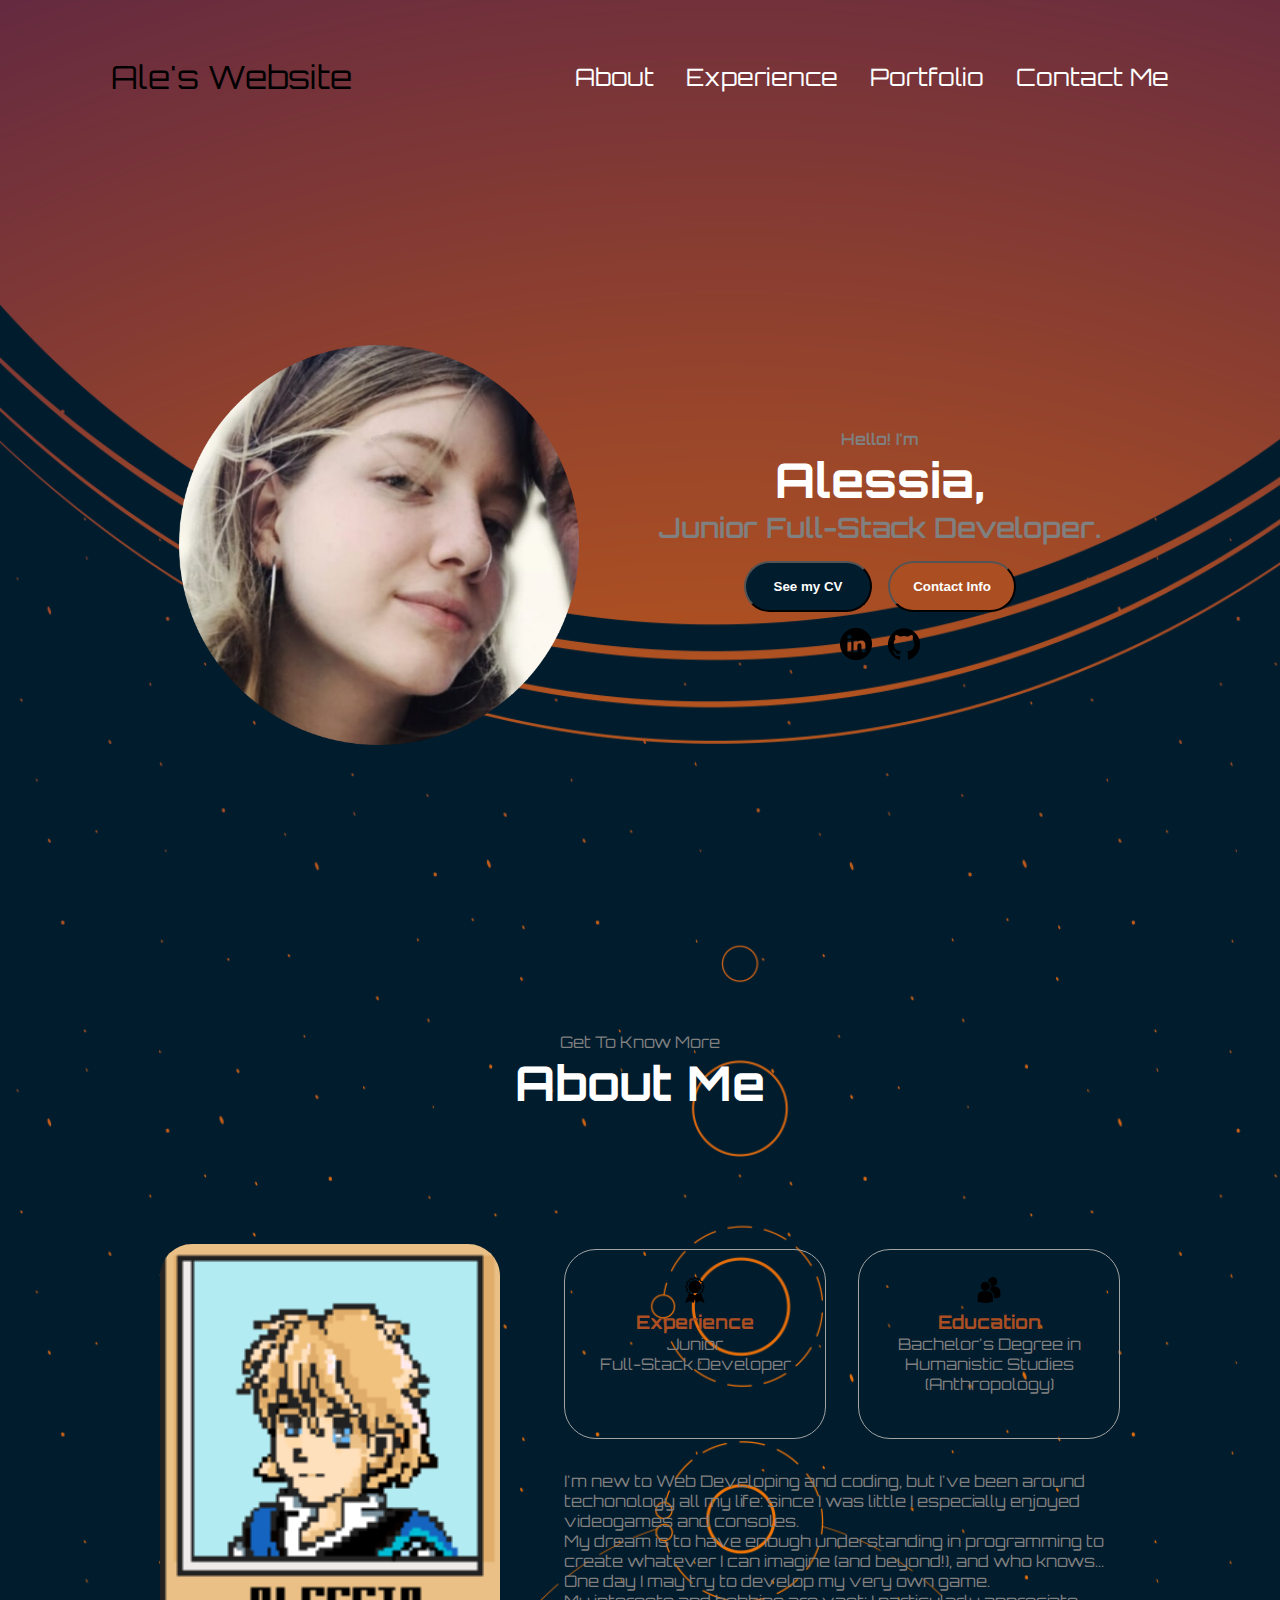
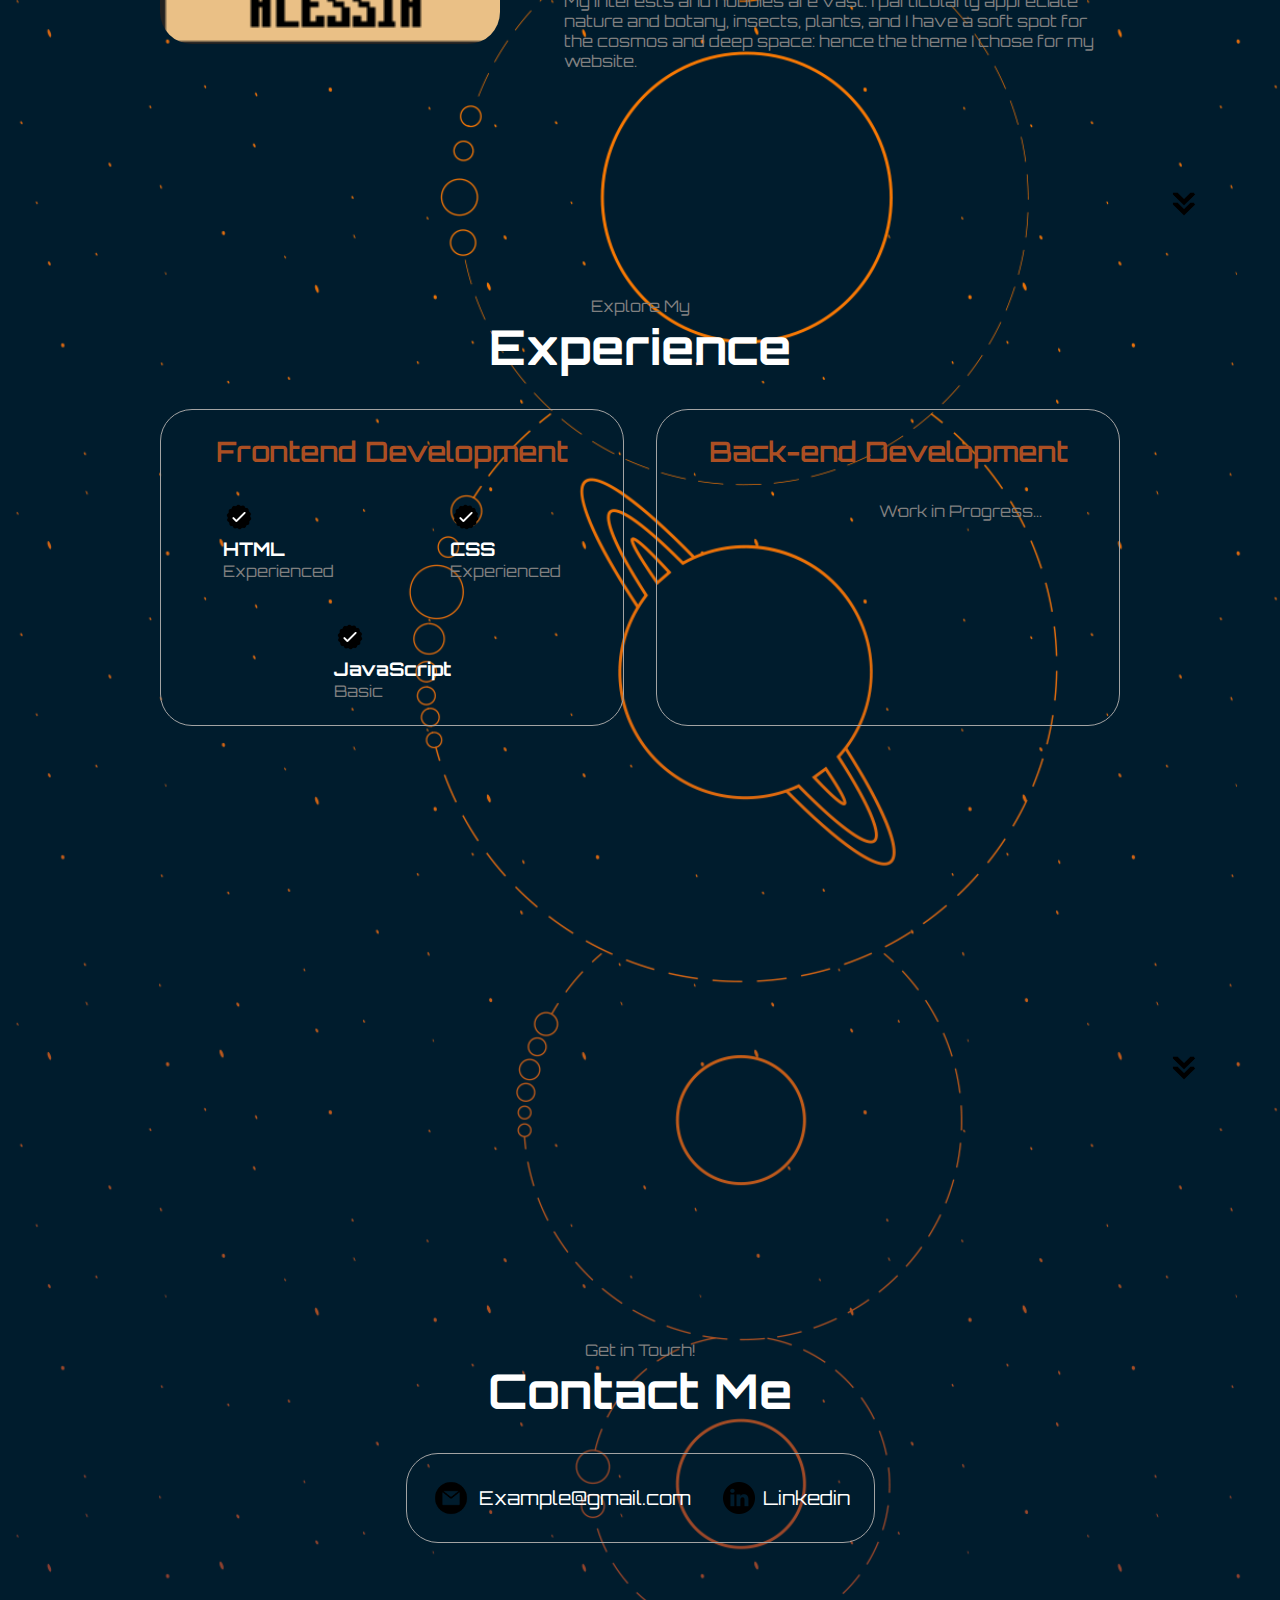
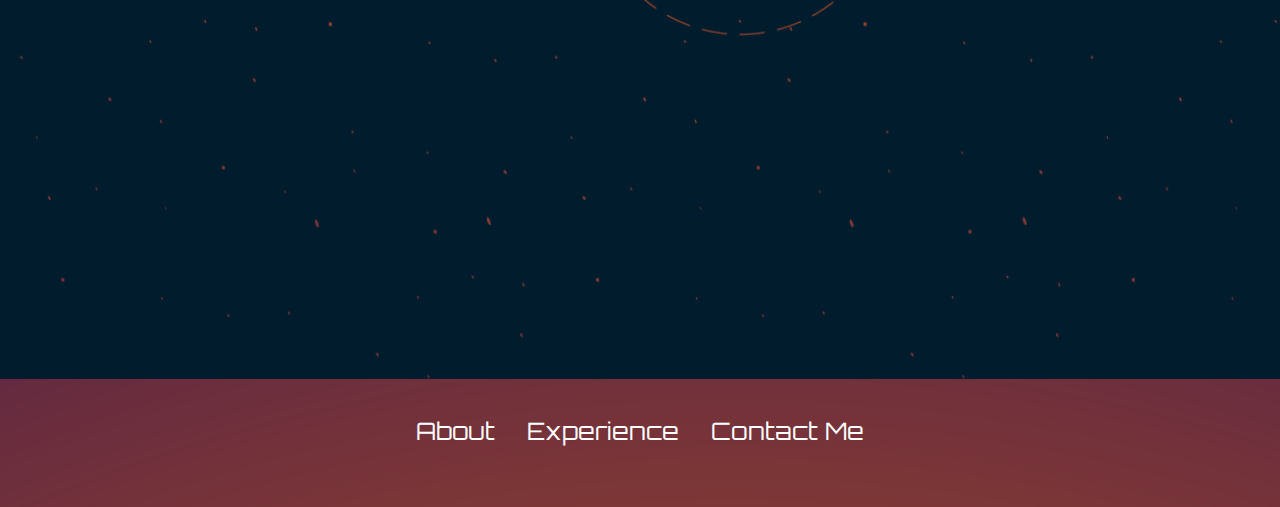
==== index.html @ 9534a052 "Styled Website" ====
<!DOCTYPE html>
<html lang="en">

<head>
    <meta charset="UTF-8">
    <meta name="viewport" content="width=device-width, initial-scale=1.0">
    <title>Portfolio</title>
    <link rel="stylesheet" href="style.css">
    <link rel="stylesheet" href="mediaqueries.css">

</head>

<body>
    
    <nav id="desktop-nav">
        <div class="logo">Ale's Website</div>
        <div>
            <ul class="nav-links">
                <li><a href="#about">About</a></li>
                <li><a href="#experience">Experience</a></li>
                <li><a href="#projects" target="_blank">Portfolio</a></li>
                <li><a href="#contact">Contact Me</a></li>
            </ul>
            </div>
    </nav>

    <nav id="mobile-nav">
        <div class="logo"><img src="./assets/pixil-frame-0(3).png" alt="logo"> </div>
        <div class="mobile-menu">
            <div class="mobile-icon" onclick="toggleMenu()">
                <span></span>
                <span></span>
                <span></span>
            </div>
            <div class="menu-links">
                <li><a href="#about" onclick="toggleMenu()">About</a></li>
                <li><a href="#experience" onclick="toggleMenu()">Experience</a></li>
                <li><a href="#projects" onclick="toggleMenu()" target="_blank">Portfolio</a></li>
                <li><a href="#contact" onclick="toggleMenu()">Contact</a></li>
            </div>
        </div>

    </nav>

    <section id="profile">

        <div class="section__pic-container">
            <img src="./assets/crop.png" alt="Ale Profile Picture">
        </div>

        <div class="section__text">
            <p class="section__text__p1">Hello! I'm</p>
            <h1 class="title">Alessia,</h1>
            <p class="section__text__p2">Junior Full-Stack Developer.</p>

            <div class="btn-container">
                <button class="btn btn-color-2" onclick="window.open('./assets/resume-example.pdf')">See
                    my CV
                </button>

                <button class="btn btn-color-1" onclick="location.href='./#contact'">
                    Contact Info
                </button>

            </div>

            <div id="socials-container">
                <img src="./assets/linkedin.png" alt="My LinkedIn profile" class="icon"
                    onclick="location.href='https://linkedin.com/'" />

                <img src="./assets/github.png" alt="My Github profile" class="icon"
                    onclick="location.href='https://github.com/'" />
            </div>

        </div>
    </section>
    <section id="about">
        <p class="section__text__p1">Get To Know More</p>
        <h1 class="title">About Me</h1>
        <div class="section-container">
            <div class="section__pic-container">
                <img src="./assets/io.png" alt="Profile picture" class="about-pic" />
            </div>
            <div class="about-details-container">
                <div class="about-containers">
                    <div class="details-container">
                        <img src="./assets/experience.png" alt="Experience icon" class="icon" />
                        <h3>Experience</h3>
                        <p>Junior <br />Full-Stack Developer</p>
                    </div>
                    <div class="details-container">
                        <img src="./assets/education.png" alt="Education icon" class="icon" />
                        <h3>Education</h3>
                        <p>Bachelor's Degree in <br />Humanistic Studies <br>
                            (Anthropology)</p> <br>
                    </div>
                </div>
                <div class="text-container">
                    <p>
                        I'm new to Web Developing and coding, but I've been around techonology
                        all my life: since I was little I especially enjoyed videogames and
                        consoles. <br>
                        My dream is to have enough understanding in programming to create 
                        whatever I can imagine (and beyond!), and who knows... One day I may try to develop my very own game. <br>
                        My interests and hobbies are vast: I particularly appreciate nature and botany, insects, plants, and I have a soft 
                        spot for the cosmos and deep space: hence the theme I chose for my website. <br>
                        

                    </p>
                </div>
            </div>
        </div>
        <img src="./assets/arrow.png" alt="Arrow icon" class="icon arrow" onclick="location.href='./#experience'" />
    </section>

    <section id="experience">
        <p class="section__text__p1">Explore My</p>
        <h1 class="title">Experience</h1>
        <div class="experience-details-container">
            <div class="about-containers">
                <div class="details-container">
                    <h2 class="experience-sub-title">Frontend Development</h2>
                    <div class="article-container">
                        <article>
                            <img src="./assets/checkmark.png" alt="Experience icon" class="icon" />
                            <div class="titoli">
                                <h3>HTML</h3>
                                <p>Experienced</p>
                            </div>
                        </article>
                        <article>
                            <img src="./assets/checkmark.png" alt="Experience icon" class="icon" />
                            <div class="titoli2">
                                <h3>CSS</h3>
                                <p>Experienced</p>
                            </div>
                        </article>

                        <article>
                            <img src="./assets/checkmark.png" alt="Experience icon" class="icon" />
                            <div class="titoli3">
                                <h3>JavaScript</h3>
                                <p>Basic</p>
                            </div>
                        </article>
                    </div>

                </div>

                <div class="details-container">
                    <h2 class="experience-sub-title">Back-end Development</h2>
                    <div class="article-container">
                        <br>
                        <br>
                        <br>
                        <br>
                        <p>
                            Work in Progress...
                        </p>
                    </div>
                </div>
            </div>
        </div>
        <img src="./assets/arrow.png" alt="Arrow icon" class="icon arrow" onclick="location.href='./#contact'" />
    </section>

    <section id="contact">
        <p class="section__text__p1"> Get in Touch!</p>
        <h1 class="title">Contact Me</h1>
        <div class="contact-info-upper-container">
            <div class="contact-info-container">
                <img src="./assets/email.png" alt="email icon" class="icon contact-icon email-icon">
                <p><a href="mailto:examplemail@gmail.com">Example@gmail.com</a></p>
            </div>
            <div class="contact-info-container">
                <img src="./assets/linkedin.png" alt="LinkedIn icon" class="icon contact-icon">
                <p><a href="https://www.linkedin.com">Linkedin</a></p>
            </div>
        </div>

    </section>

    <footer>
        <nav class="footer-nav">
            <div class="nav-links-container">
                <ul class="nav-links">
                    <li><a href="#about">About</a></li>
                    <li><a href="#experience">Experience</a></li>
                    <li><a href="#contact">Contact Me</a></li>
                </ul>
            </div>
        </nav>
    </footer>

    <script src="script.js"></script>

</body>

</html>
---- style.css ----
/* General Styling */
@import url("https://fonts.googleapis.com/css2?family=Orbitron:wght@400;500;600&display=swap");

* {
  margin: 0;
  padding: 0;
}

body {
  font-family: "Orbitron", sans-serif;
  background-image: url(./assets/423623-space-Solar-System-planet-space-art-digital-art.png);
  background-size:cover;
  
}

html {
  scroll-behavior: smooth;
}

p {
  color: gray;
}

/* Navigation */

nav,
.nav-links {
  display: flex;
}

nav {
  justify-content: space-around;
  align-items: center;
  height: 17vh;
}

.nav-links {
  gap: 2rem;
  list-style: none;
  font-size: 1.5rem;
}

a {
  color: white;
  text-decoration: none;
  text-decoration-color: white;
}

a:hover {
  color: #DC6A0E;
  text-decoration: underline;
  text-decoration-color: grey;
}

.logo {
  font-size: 2rem;
}

.logo:hover {
  cursor: default;
}

/* Mobile Nav */

#mobile-nav {
  display: none;
}

.mobile-menu {
  position: relative;
  display: inline-block;
}

.mobile-icon {
  display: flex;
  flex-direction: column;
  justify-content: space-between;
  height: 24px;
  width: 30px;
  cursor: pointer;
}

.mobile-icon span {
  width: 100%;
  height: 2px;
  background-color: black;
  transition: all 0.3 ease-in-out;
}

.menu-links {
  position: absolute;
  top: 100%;
  right: 0%;
  background-color: #A14A27;
  width: fit-content;
  max-height: 0;
  overflow: hidden;
  transition: all 0.3 ease-in-out;
}

.menu-links a {
  display: block;
  padding: 10px;
  text-align: center;
  font-size: 1.5rem;
  color: black;
  text-decoration: none;
  transition: all 0.3 ease-in-out;
}

.menu-links li {
  list-style: none;
}

.menu-links.open {
  max-height: 300px;
}

.mobile-icon.open span:first-child {
  transform: rotate(45deg) translate(10px, 5px);
}

.mobile-icon.open span:nth-child(2) {
  opacity: 0;
}

.mobile-icon.open span:last-child {
  transform: rotate(-45deg) translate(10px, -5px);
}

.mobile-icon span:first-child {
  transform: none;
}

.mobile-icon span:first-child {
  opacity: 1;
}

.mobile-icon span:first-child {
  transform: none;
}

/* Sections */

section {
  padding-top: 4vh;
  height: 96vh;
  margin: 0 10rem;
  box-sizing: border-box;
  min-height: fit-content;
}

.section-container {
  display: flex;
  color: #AB4F23;
}

/* Profile Section */

#profile {
  display: flex;
  justify-content: center;
  gap: 5rem;
  height: 80vh;

}

.section__pic-container {
  display: flex;
  height: 400px;
  width: 400px;
  margin: auto 0;
}

.section__text {
  align-self: center;
  text-align: center;
}

.section__text p {
  font-weight: 600;
}

.section__text__p1 {
  text-align: center;
}

.section__text__p2 {
  font-size: 1.75rem;
  margin-bottom: 1rem;
}

.title {
  font-size: 3rem;
  text-align: center;
  color: white;
}

#socials-container {
  display: flex;
  justify-content: center;
  margin-top: 1rem;
  gap: 1rem;
}

/* Icon */

.icon {
  cursor: pointer;
  height: 2rem;

}

/* Buttons */

.btn-container {
  display: flex;
  justify-content: center;
  gap: 1rem;
}

.btn {
  font-weight: 600;
  transition: all 300ms ease;
  padding: 1rem;
  width: 8rem;
  border-radius: 2rem;
}

.btn-color-1,
.btn-color-2 {
  border: rbg(53, 53, 53) 0.1 rem solid;
}

.btn-color-1:hover,
.btn-color-2:hover {
  cursor: pointer;
}

.btn-color-1,
.btn-color-2:hover {
  cursor: pointer;
  background: #AB4F23 ;
  color: white;
}

.btn-color-1:hover {
  background-color: transparent;
}

.btn-color-2 {
  background:#001C2D;
  color: white;
}

.btn-color-2:hover {
  border: rgb(255, 255) 0.1rem solid;
  background-color: transparent;
}

.btn-container {
  gap: 1rem;
}

/* About Section*/

#about {
  position: relative;
}

.about-containers {
  gap: 2rem;
  margin-bottom: 2rem;
  margin-top: 2rem;
}

.about-details-container {
  justify-content: center;
  flex-direction: column;
}

.about-containers,
.about-details-container {
  display: flex;
}

.about-pic {
  border-radius: 2rem;
}

.arrow {
  position: absolute;
  right: -5rem;
  bottom: 2.5rem;
}

.details-container {
  padding: 1.5rem;
  flex: 1;
  background: transparent;
  border-radius: 2rem;
  border: rgb(53, 53, 53) 0.1rem solid;
  border-color: rgb(163, 163, 163);
  text-align: center;
}

.section-container {
  gap: 4rem;
  height: 80%;
}

.section__pic-container {
  height: 400px;
  width: 400px;
  margin: auto 0;
}
.section__pic-container img{
    height: 100%;
}

/* Experience Section */

#experience {
  position: relative;
}

.experience-sub-title {
  color: #AB4F23;
  font-weight: 600;
  font-size: 1.75rem;
  margin-bottom: 2rem;
}


.titoli h3{
color: white;
}

.titoli2 h3{
    color: white;
}

.titoli3 h3{
    color: white;
}
.experience-details-container {
  display: flex;
  justify-content: center;
  flex-direction: column;
}

.article-container {
  display: flex;
  text-align: initial;
  flex-wrap: wrap;
  flex-direction: row;
  gap: 2.5rem;
  justify-content: space-around;
}

.article {
  display: flex;
  width: 10rem;
  justify-content: space-around;
  gap: 0.5rem;
}

article .icon {
  cursor: default;
}

/* Contact Section */

#contact {
  display: flex;
  justify-content: center;
  flex-direction: column;
  height: 70vh;
}

.contact-info-upper-container {
  display: flex;
  justify-content: center;
  border-radius: 2rem;
  border: rgb(53, 53, 53) 0.1rem solid;
  border-color: rgb(163, 163, 163);
  background: (250, 250, 250);
  margin: 2rem auto;
  padding: 0.5rem;
}

.contact-info-container {
  display: flex;
  align-items: center;
  justify-content: center;
  gap: 0.5rem;
  margin: 1rem;
}

.contact-info-container p {
  font-size: larger;
}

.contact-icon {
  cursor: default;
}

.email-icon {
  height: 2.5rem;
}

/* Footer Section */

footer {

  height: 25vh;
  margin: 0 1rem;
}

footer p {
    padding-bottom: 50px;
  text-align: center;
}

.footer-nav {
    padding-top: 200px;
}
---- mediaqueries.css ----
@media screen and (max-width: 1400px) {
    #profile {
      height: 83vh;
      margin-bottom: 6rem;
    }
    .about-containers {
      flex-wrap: wrap;
    }
  }
  
  @media screen and (max-width: 1200px) {
    #desktop-nav {
      display: none;
    }
    #mobile-nav {
      display: flex;
    }
    #experience,
    .experience-details-container {
      margin-top: 2rem;
    }
    #profile,
    .section-container {
      display: block;
    }
    .arrow {
      display: none;
    }
  
    section,
    .section-container {
      height: fit-content;
    }
    section {
      margin: 0 5%;
    }
  
    .section__pic-container {
      width: 275px;
      height: 275px;
      margin: 0 auto 2rem;
    }
    .about-containers {
      margin-top: 0;
    }
  }
  
  @media screen and (max-width: 600px) {
    #contact,
    footer {
      height: 40vh;
    }
    #profile {
      height: 83vh;
      margin-bottom: 0;
    }
  
    article {
      font-size: 1rem;
    }
  
    footer nav {
      height: fit-content;
      margin-bottom: 2rem;
    }
    .about-containers,
    .contact-info-upper-container,
    btn.container {
      flex-wrap: wrap;
    }
    .contact-info-container {
      margin: 0;
    }
    .contact-info-container p,
    .nav-links li a {
      font-size: 1rem;
    }
    .experience-sub-title {
      font-size: 1.25rem;
  }
  .logo{
      font-size: 1.5rem;
  }
  .nav-links{
      flex-direction: column;
      gap: 0.5rem;
      text-align: center;
  }
  .section__pic-container{
      width: auto;
      height: 46vw;
      justify-content: center;
  }
  .section__text__p2{
      font-size: 1.25rem;
  }
  .title {
      font-size: 2rem;
  }
  .text-container {
      text-align: justify;
  }
  }
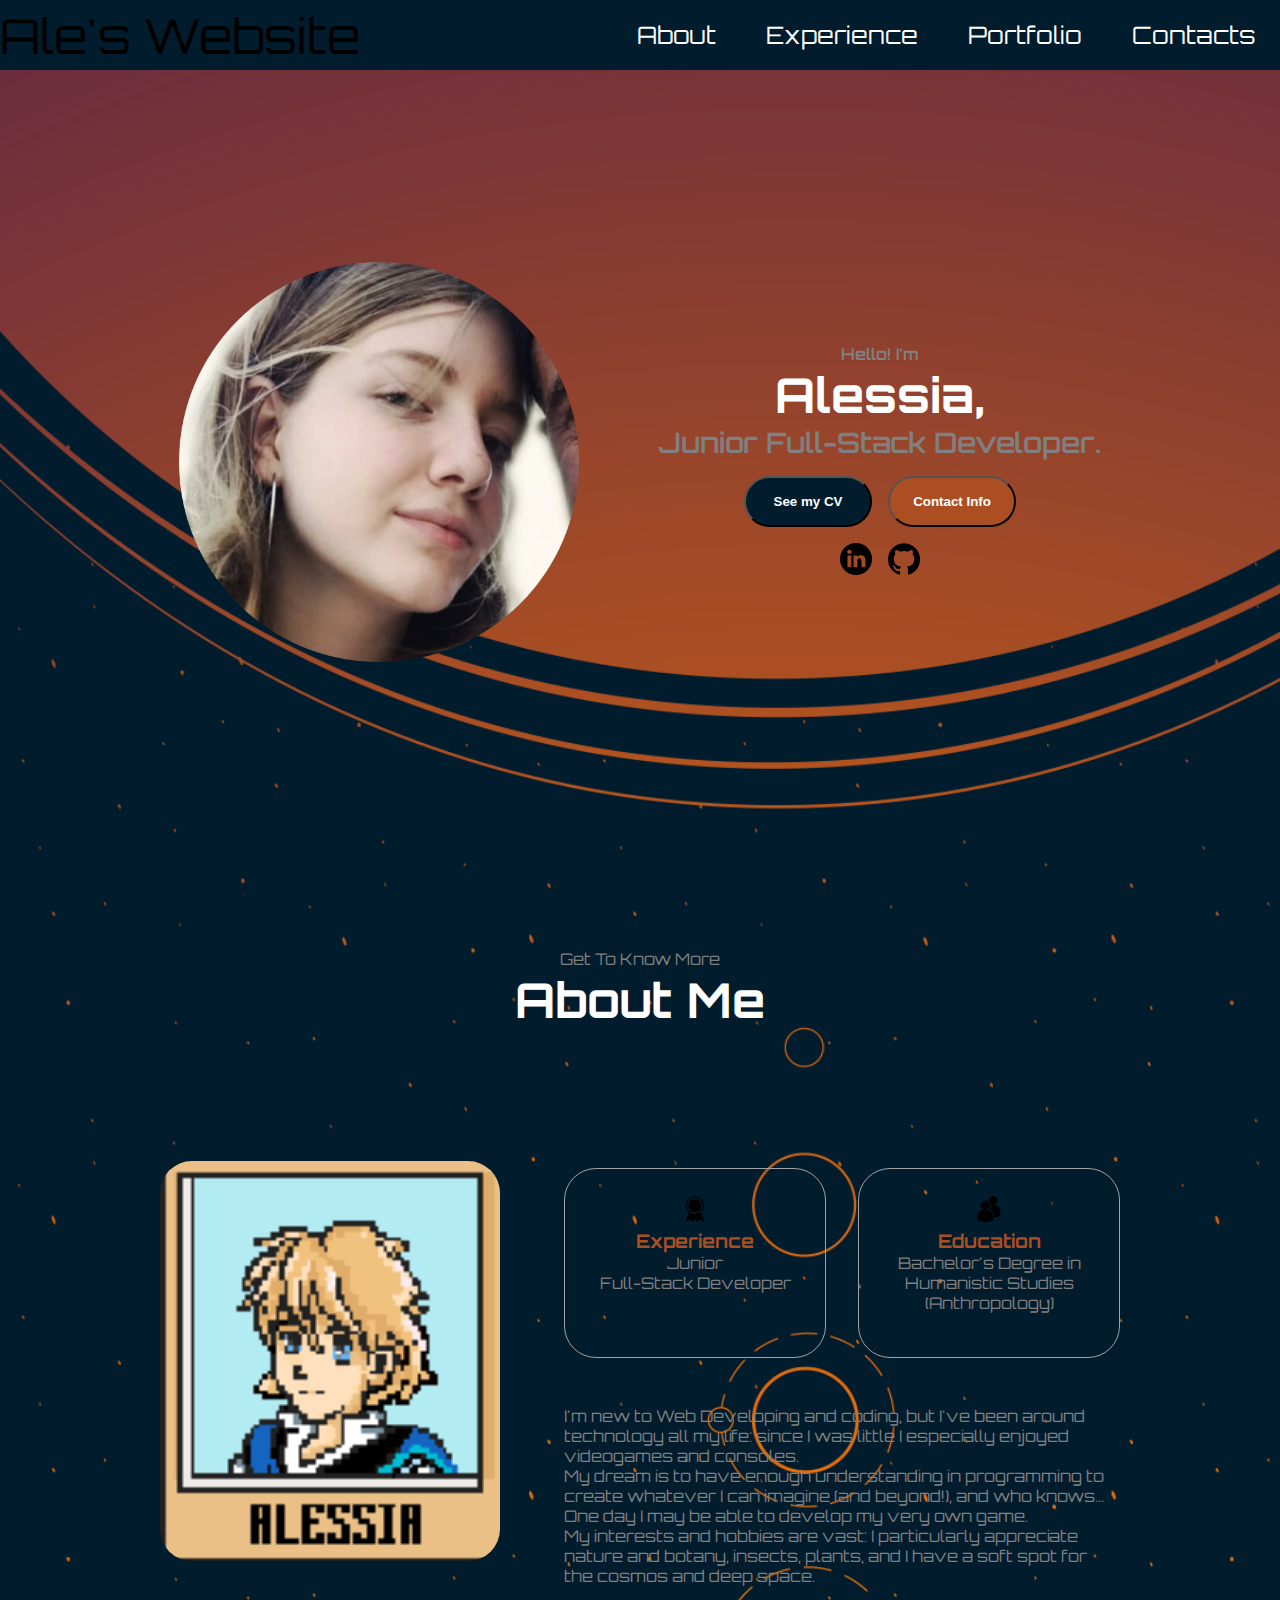
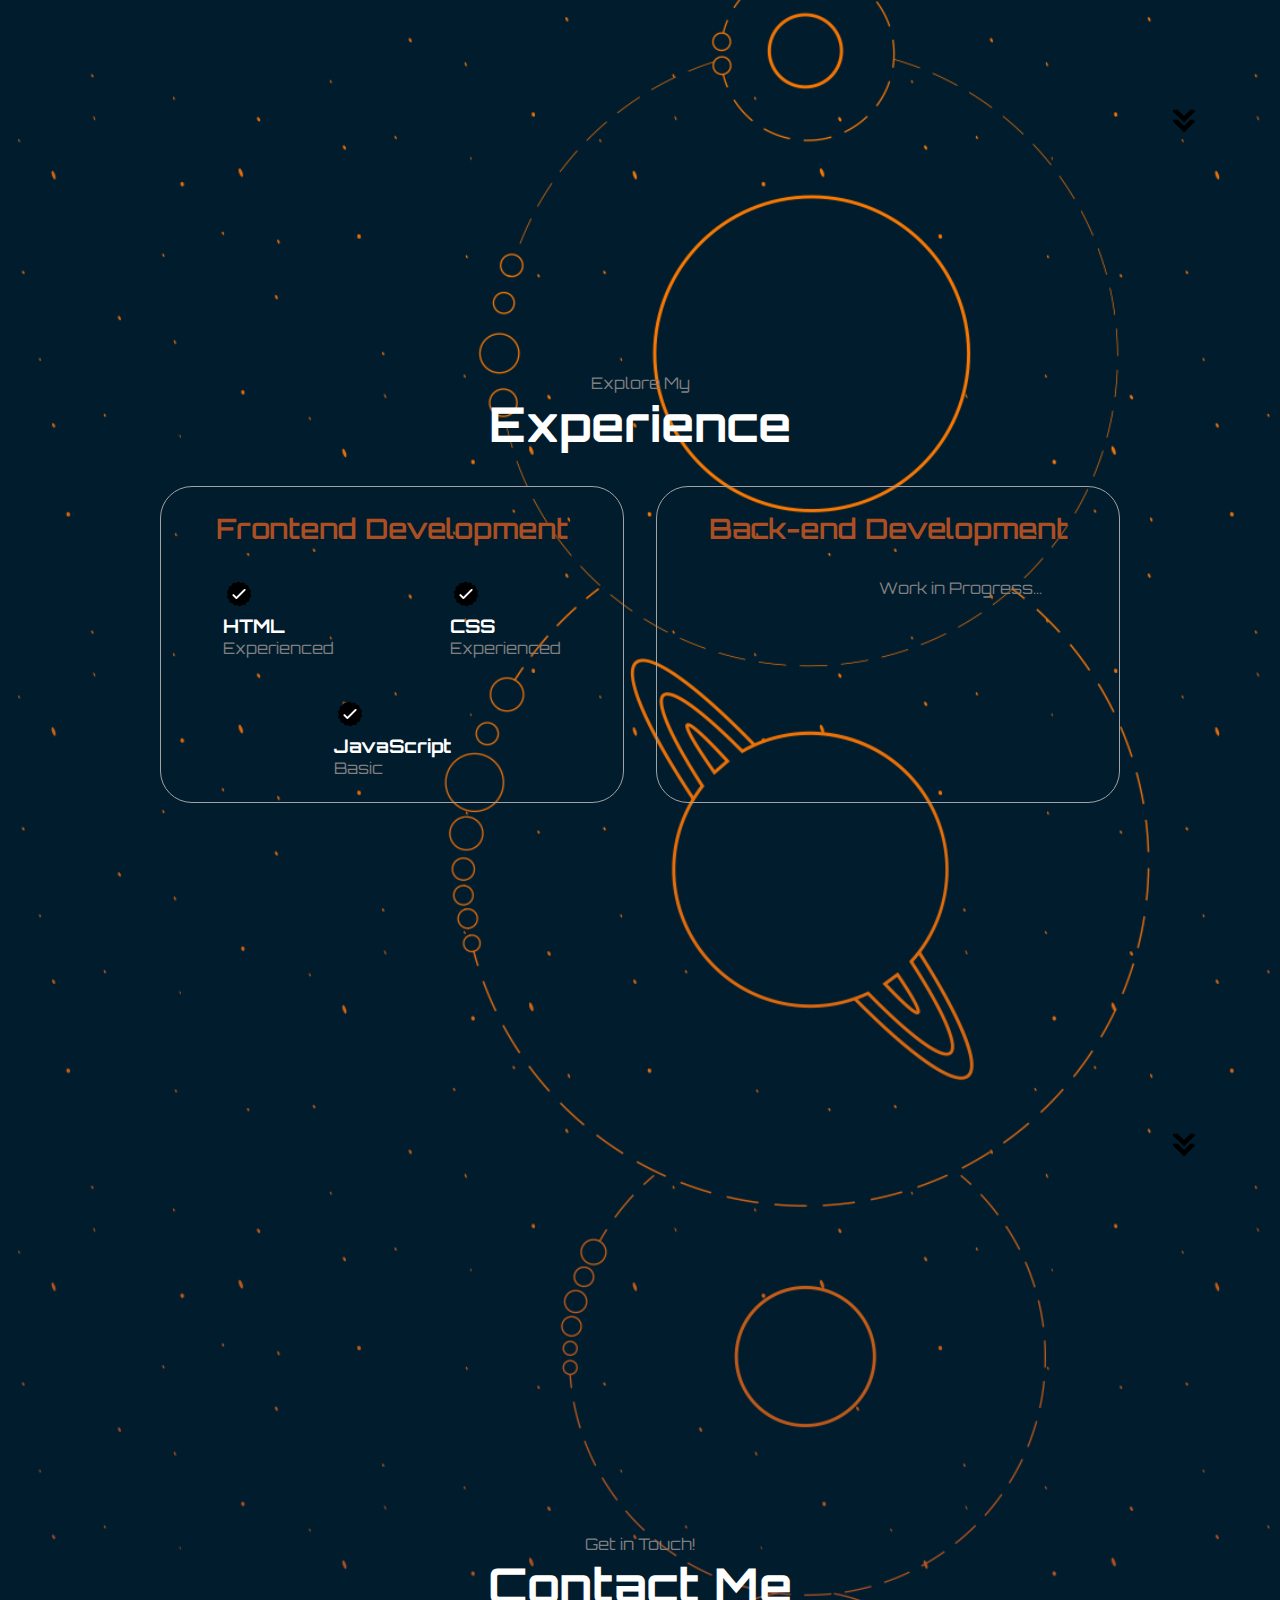
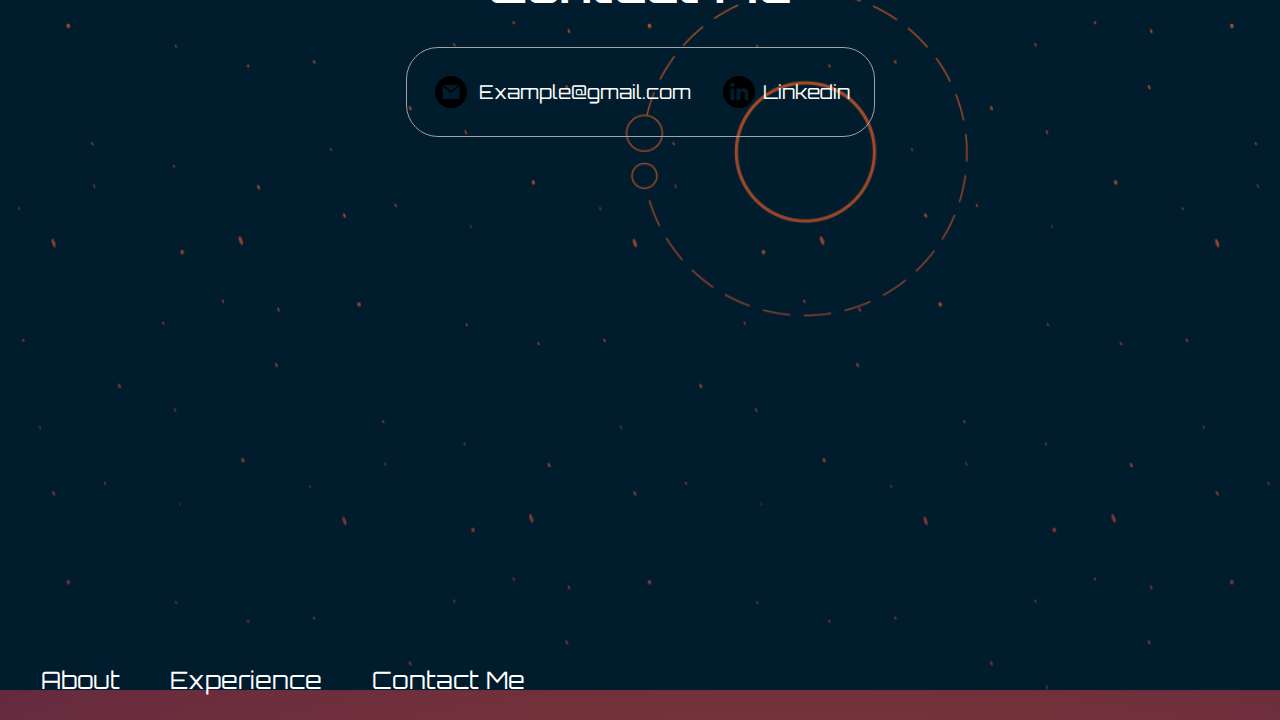
==== commit 56e91a8b: "Fixed Hamb. Menu" ====
--- a/index.html
+++ b/index.html
@@ -1,199 +1,220 @@
 <!DOCTYPE html>
 <html lang="en">
 
-<head>
-    <meta charset="UTF-8">
-    <meta name="viewport" content="width=device-width, initial-scale=1.0">
-    <title>Portfolio</title>
-    <link rel="stylesheet" href="style.css">
-    <link rel="stylesheet" href="mediaqueries.css">
-
-</head>
-
-<body>
+    <head>
+        <meta charset="UTF-8">
+        <meta name="viewport" content="width=device-width, initial-scale=1.0">
+        <title>Portfolio</title>
+        <link rel="stylesheet" href="assets/style.css">
+        <link rel="stylesheet" href="assets/mediaqueries.css">
+        <link rel="stylesheet" href="portfolio.html">
+        <link rel="stylesheet" href="CV.html">
+
+        <meta property="og:title" content="Portfolio">
+        <meta property="og:url" content="https://aleisgoood.github.io/">
+
+        <link rel="icon" type="image/x-icon" href="/assets/img/favicon-32x32.png">
+    </head>
+
+    <body>
+
+        <link rel="icon" href="./assets/img/favicon-32x32.png">
+
+        <nav id="desktop-nav">
+            <div class="logo">Ale's Website</div>
+            <input type="checkbox" class="toggle-menu">
+            <div class="hamburger">
+            </div>
+             <ul class="nav-links">
+                    <li><a href="#about">About</a></li>
+                    <li><a href="#experience">Experience</a></li>
+                    <li><a href="portfolio.html" target="_blank">Portfolio</a></li>
+                    <li><a href="#contact">Contacts</a></li>
+                </ul>
+        </nav>
+
     
-    <nav id="desktop-nav">
-        <div class="logo">Ale's Website</div>
-        <div>
-            <ul class="nav-links">
-                <li><a href="#about">About</a></li>
-                <li><a href="#experience">Experience</a></li>
-                <li><a href="#projects" target="_blank">Portfolio</a></li>
-                <li><a href="#contact">Contact Me</a></li>
-            </ul>
-            </div>
-    </nav>
-
-    <nav id="mobile-nav">
-        <div class="logo"><img src="./assets/pixil-frame-0(3).png" alt="logo"> </div>
-        <div class="mobile-menu">
-            <div class="mobile-icon" onclick="toggleMenu()">
-                <span></span>
-                <span></span>
-                <span></span>
-            </div>
-            <div class="menu-links">
-                <li><a href="#about" onclick="toggleMenu()">About</a></li>
-                <li><a href="#experience" onclick="toggleMenu()">Experience</a></li>
-                <li><a href="#projects" onclick="toggleMenu()" target="_blank">Portfolio</a></li>
-                <li><a href="#contact" onclick="toggleMenu()">Contact</a></li>
-            </div>
-        </div>
-
-    </nav>
-
-    <section id="profile">
-
-        <div class="section__pic-container">
-            <img src="./assets/crop.png" alt="Ale Profile Picture">
-        </div>
-
-        <div class="section__text">
-            <p class="section__text__p1">Hello! I'm</p>
-            <h1 class="title">Alessia,</h1>
-            <p class="section__text__p2">Junior Full-Stack Developer.</p>
-
-            <div class="btn-container">
-                <button class="btn btn-color-2" onclick="window.open('./assets/resume-example.pdf')">See
-                    my CV
-                </button>
-
-                <button class="btn btn-color-1" onclick="location.href='./#contact'">
-                    Contact Info
-                </button>
-
-            </div>
-
-            <div id="socials-container">
-                <img src="./assets/linkedin.png" alt="My LinkedIn profile" class="icon"
-                    onclick="location.href='https://linkedin.com/'" />
-
-                <img src="./assets/github.png" alt="My Github profile" class="icon"
-                    onclick="location.href='https://github.com/'" />
-            </div>
-
-        </div>
-    </section>
-    <section id="about">
-        <p class="section__text__p1">Get To Know More</p>
-        <h1 class="title">About Me</h1>
-        <div class="section-container">
+        <section id="profile">
+
             <div class="section__pic-container">
-                <img src="./assets/io.png" alt="Profile picture" class="about-pic" />
-            </div>
-            <div class="about-details-container">
+                <img src="./assets/img/crop.png" alt="Ale Profile Picture">
+            </div>
+
+            <div class="section__text">
+                <p class="section__text__p1">Hello! I'm</p>
+                <h1 class="title">Alessia,</h1>
+                <p class="section__text__p2">Junior Full-Stack Developer.</p>
+
+                <div class="btn-container">
+                    <a href="CV.html" target="_blank">
+                        <button
+                            class="btn btn-color-2">See
+                            my CV
+                        </button>
+                    </a>
+
+                    <button class="btn btn-color-1"
+                        onclick="location.href='./#contact'">
+                        Contact Info
+                    </button>
+
+                </div>
+
+                <div id="socials-container">
+                    <a href="https://www.linkedin.com/in/alessia-valentina-frunza-633087291/'" target="_blank"><img src="./assets/img/linkedin.png" alt="My LinkedIn profile"
+                        class="icon"></a>
+
+                    <a href="https://github.com/aleisgoood" target="_blank"><img src="./assets/img/github.png" alt="My Github profile"
+                        class="icon"></a>
+                </div>
+
+            </div>
+        </section>
+
+        <section id="about">
+            <p class="section__text__p1">Get To Know More</p>
+            <h2 class="title">About Me</h2>
+
+            <div class="section-container">
+
+                <div class="section__pic-container">
+                    <img src="./assets/img/io.png" alt="Profile picture"
+                        class="about-pic" />
+                </div>
+
+                <div class="about-details-container">
+
+                    <div class="about-containers">
+                        <div class="details-container">
+                            <img src="./assets/img/experience.png"
+                                alt="Experience icon" class="icon" />
+                            <h3>Experience</h3>
+                            <p>Junior <br />Full-Stack Developer</p>
+                        </div>
+                        <div class="details-container">
+                            <img src="./assets/img/education.png"
+                                alt="Education icon" class="icon" />
+                            <h3>Education</h3>
+                            <p>Bachelor's Degree in <br />Humanistic Studies <br>
+                                (Anthropology)</p> <br>
+                        </div>
+                    </div>
+
+                    <div class="text-container">
+                        <p>
+                            I'm new to Web Developing and coding, but I've been
+                            around technology
+                            all my life: since I was little I especially enjoyed
+                            videogames and
+                            consoles. <br>
+                            My dream is to have enough understanding in
+                            programming to create
+                            whatever I can imagine (and beyond!), and who
+                            knows... One day I may be able to develop my very
+                            own game. <br>
+                            My interests and hobbies are vast: I particularly
+                            appreciate nature and botany, insects, plants, and I
+                            have a soft
+                            spot for the cosmos and deep space. <br>
+                        </p>
+                    </div>
+
+                </div>
+
+            </div>
+
+            <img src="./assets/img/arrow.png" alt="Arrow icon" class="icon arrow"
+                onclick="location.href='./#experience'" />
+        </section>
+
+        <section id="experience">
+            <p class="section__text__p1">Explore My</p>
+            <h2 class="title">Experience</h2>
+
+            <div class="experience-details-container">
                 <div class="about-containers">
                     <div class="details-container">
-                        <img src="./assets/experience.png" alt="Experience icon" class="icon" />
-                        <h3>Experience</h3>
-                        <p>Junior <br />Full-Stack Developer</p>
-                    </div>
+                        <h2 class="experience-sub-title">Frontend Development</h2>
+                        <div class="article-container">
+                            <article>
+                                <img src="./assets/img/checkmark.png"
+                                    alt="Experience icon" class="icon" />
+                                <div class="titoli">
+                                    <h3>HTML</h3>
+                                    <p>Experienced</p>
+                                </div>
+                            </article>
+                            <article>
+                                <img src="./assets/img/checkmark.png"
+                                    alt="Experience icon" class="icon" />
+                                <div class="titoli2">
+                                    <h3>CSS</h3>
+                                    <p>Experienced</p>
+                                </div>
+                            </article>
+
+                            <article>
+                                <img src="./assets/img/checkmark.png"
+                                    alt="Experience icon" class="icon" />
+                                <div class="titoli3">
+                                    <h3>JavaScript</h3>
+                                    <p>Basic</p>
+                                </div>
+                            </article>
+                        </div>
+
+                    </div>
+
                     <div class="details-container">
-                        <img src="./assets/education.png" alt="Education icon" class="icon" />
-                        <h3>Education</h3>
-                        <p>Bachelor's Degree in <br />Humanistic Studies <br>
-                            (Anthropology)</p> <br>
-                    </div>
-                </div>
-                <div class="text-container">
-                    <p>
-                        I'm new to Web Developing and coding, but I've been around techonology
-                        all my life: since I was little I especially enjoyed videogames and
-                        consoles. <br>
-                        My dream is to have enough understanding in programming to create 
-                        whatever I can imagine (and beyond!), and who knows... One day I may try to develop my very own game. <br>
-                        My interests and hobbies are vast: I particularly appreciate nature and botany, insects, plants, and I have a soft 
-                        spot for the cosmos and deep space: hence the theme I chose for my website. <br>
-                        
-
-                    </p>
-                </div>
-            </div>
-        </div>
-        <img src="./assets/arrow.png" alt="Arrow icon" class="icon arrow" onclick="location.href='./#experience'" />
-    </section>
-
-    <section id="experience">
-        <p class="section__text__p1">Explore My</p>
-        <h1 class="title">Experience</h1>
-        <div class="experience-details-container">
-            <div class="about-containers">
-                <div class="details-container">
-                    <h2 class="experience-sub-title">Frontend Development</h2>
-                    <div class="article-container">
-                        <article>
-                            <img src="./assets/checkmark.png" alt="Experience icon" class="icon" />
-                            <div class="titoli">
-                                <h3>HTML</h3>
-                                <p>Experienced</p>
-                            </div>
-                        </article>
-                        <article>
-                            <img src="./assets/checkmark.png" alt="Experience icon" class="icon" />
-                            <div class="titoli2">
-                                <h3>CSS</h3>
-                                <p>Experienced</p>
-                            </div>
-                        </article>
-
-                        <article>
-                            <img src="./assets/checkmark.png" alt="Experience icon" class="icon" />
-                            <div class="titoli3">
-                                <h3>JavaScript</h3>
-                                <p>Basic</p>
-                            </div>
-                        </article>
-                    </div>
-
-                </div>
-
-                <div class="details-container">
-                    <h2 class="experience-sub-title">Back-end Development</h2>
-                    <div class="article-container">
-                        <br>
-                        <br>
-                        <br>
-                        <br>
-                        <p>
-                            Work in Progress...
-                        </p>
-                    </div>
-                </div>
-            </div>
-        </div>
-        <img src="./assets/arrow.png" alt="Arrow icon" class="icon arrow" onclick="location.href='./#contact'" />
-    </section>
-
-    <section id="contact">
-        <p class="section__text__p1"> Get in Touch!</p>
-        <h1 class="title">Contact Me</h1>
-        <div class="contact-info-upper-container">
-            <div class="contact-info-container">
-                <img src="./assets/email.png" alt="email icon" class="icon contact-icon email-icon">
-                <p><a href="mailto:examplemail@gmail.com">Example@gmail.com</a></p>
-            </div>
-            <div class="contact-info-container">
-                <img src="./assets/linkedin.png" alt="LinkedIn icon" class="icon contact-icon">
-                <p><a href="https://www.linkedin.com">Linkedin</a></p>
-            </div>
-        </div>
-
-    </section>
-
-    <footer>
-        <nav class="footer-nav">
-            <div class="nav-links-container">
-                <ul class="nav-links">
-                    <li><a href="#about">About</a></li>
-                    <li><a href="#experience">Experience</a></li>
-                    <li><a href="#contact">Contact Me</a></li>
-                </ul>
-            </div>
-        </nav>
-    </footer>
-
-    <script src="script.js"></script>
-
-</body>
+                        <h2 class="experience-sub-title">Back-end Development</h2>
+                        <div class="article-container">
+                            <br>
+                            <br>
+                            <br>
+                            <br>
+                            <p>
+                                Work in Progress...
+                            </p>
+                        </div>
+                    </div>
+                </div>
+            </div>
+            <img src="./assets/img/arrow.png" alt="Arrow icon" class="icon arrow"
+                onclick="location.href='./#contact'" />
+        </section>
+
+
+        <section id="contact">
+            <p class="section__text__p1"> Get in Touch!</p>
+            <h2 class="title">Contact Me</h2>
+            <div class="contact-info-upper-container">
+                <div class="contact-info-container">
+                    <img src="./assets/img/email.png" alt="email icon"
+                        class="icon contact-icon email-icon">
+                    <p><a href="mailto:examplemail@gmail.com">Example@gmail.com</a></p>
+                </div>
+                <div class="contact-info-container">
+                    <img src="./assets/img/linkedin.png" alt="LinkedIn icon"
+                        class="icon contact-icon">
+                    <p> <a
+                            href="https://www.linkedin.com/in/alessia-valentina-frunza-633087291/" target="_blank">Linkedin</a></p>
+                </div>
+            </div>
+
+        </section>
+
+        <footer>
+            <nav class="footer-nav">
+                <div class="nav-links-container">
+                    <ul class="nav-links">
+                        <li><a href="#about">About</a></li>
+                        <li><a href="#experience">Experience</a></li>
+                        <li><a href="#contact">Contact Me</a></li>
+                    </ul>
+                </div>
+            </nav>
+        </footer>
+
+    </body>
 
 </html>--- a/assets/style.css
+++ b/assets/style.css
@@ -0,0 +1,422 @@
+/* General Styling */
+@import url("https://fonts.googleapis.com/css2?family=Orbitron:wght@400;500;600&display=swap");
+
+* {
+  margin: 0;
+  padding: 0;
+}
+
+body {
+  font-family: "Orbitron", sans-serif;
+  background-image: url(./img/423623-space-Solar-System-planet-space-art-digital-art.png);
+  background-size:cover;
+  
+}
+
+html {
+  scroll-behavior: smooth;
+}
+
+p {
+  color: gray;
+}
+
+/* Navigation */
+
+
+nav {
+  justify-content: space-between;
+  align-items: center;
+  display: flex;
+}
+
+.nav-links {
+  list-style: none;
+  font-size: 1.5rem;
+  display: flex;
+  justify-content: center;
+}
+
+.nav-links a{
+  padding: 25px;
+  text-decoration: none;
+  flex-grow: 1;
+  flex-basis: 0;
+}
+
+a {
+  color: white;
+  text-decoration: none;
+  text-decoration-color: white;
+}
+
+a:hover {
+  color: #DC6A0E;
+  text-decoration: underline;
+  text-decoration-color: grey;
+}
+
+.logo {
+  font-size: 3rem;
+}
+
+.logo:hover {
+  cursor: default;
+}
+
+
+
+#desktop-nav{
+  position: sticky;
+  top: 0;
+  background-color: #001C2D;
+  z-index:2;
+  height: 70px;
+  width: 100%;
+}
+
+.hamburger {
+  position: relative;
+  width: 30px;
+  height: 4px;
+  background-color: #AB4F23;
+  border-radius: 10px;
+  cursor: pointer;
+  z-index: 2;
+  transform: 0.3s;
+}
+.hamburger::before, .hamburger::after{
+  content: "";
+  position: absolute;
+  height: 4px;
+  right: 0;
+  background-color: #AB4F23;
+  border-radius: 10px;
+  transition: 0.3s;
+}
+.hamburger::before{
+  top: -10px;
+  width: 20px;
+}
+.hamburger::after{
+  top: 10px;
+  width: 25px;
+}
+
+.toggle-menu{
+  position: absolute;
+  width: 25px;
+  height: 100%;
+  z-index: 3;
+  cursor: pointer;
+  opacity: 0;
+}
+
+.hamburger, .toggle-menu{
+  display: none;
+}
+
+#dekstop-nav input:checked ~ .hamburger {
+  background: transparent;
+}
+
+#desktop-nav input:checked ~ .nav-links {
+  right: 0px;
+}
+
+
+
+/* Sections */
+
+section {
+  padding-top: 4vh;
+  height: 96vh;
+  margin: 0 10rem;
+  box-sizing: border-box;
+  min-height: fit-content;
+}
+
+.section-container {
+  display: flex;
+  color: #AB4F23;
+}
+
+/* Profile Section */
+
+#profile {
+  display: flex;
+  justify-content: center;
+  gap: 5rem;
+  height: 70vh;
+
+}
+
+.section__pic-container {
+  display: flex;
+  height: 400px;
+  width: 400px;
+  margin: auto 0;
+}
+
+.section__text {
+  align-self: center;
+  text-align: center;
+}
+
+.section__text p {
+  font-weight: 600;
+}
+
+.section__text__p1 {
+  text-align: center;
+}
+
+.section__text__p2 {
+  font-size: 1.75rem;
+  margin-bottom: 1rem;
+}
+
+.title {
+  font-size: 3rem;
+  text-align: center;
+  color: white;
+}
+
+#socials-container {
+  display: flex;
+  justify-content: center;
+  margin-top: 1rem;
+  gap: 1rem;
+}
+
+.logo1{
+  cursor: pointer;
+}
+/* Icon */
+
+.icon {
+  cursor: pointer;
+  height: 2rem;
+
+}
+
+/* Buttons */
+
+.btn-container {
+  display: flex;
+  justify-content: center;
+  gap: 1rem;
+}
+
+.btn {
+  font-weight: 600;
+  transition: all 300ms ease;
+  padding: 1rem;
+  width: 8rem;
+  border-radius: 2rem;
+}
+
+.btn-color-1,
+.btn-color-2 {
+  border: rbg(53, 53, 53) 0.1 rem solid;
+}
+
+.btn-color-1:hover,
+.btn-color-2:hover {
+  cursor: pointer;
+}
+
+.btn-color-1,
+.btn-color-2:hover {
+  cursor: pointer;
+  background: #AB4F23 ;
+  color: white;
+}
+
+.btn-color-1:hover {
+  background-color: transparent;
+}
+
+.btn-color-2 {
+  background:#001C2D;
+  color: white;
+  
+}
+
+
+.btn-color-2:hover {
+  border: rgb(255, 255) 0.1rem solid;
+  background-color: transparent;
+}
+
+.btn-container {
+  gap: 1rem;
+}
+
+/* About Section*/
+
+#about {
+  position: relative;
+}
+
+.about-containers {
+  gap: 2rem;
+  margin-bottom: 3rem;
+  margin-top: 2rem;
+}
+
+.about-details-container {
+  justify-content: center;
+  flex-direction: column;
+}
+
+.about-containers,
+.about-details-container {
+  display: flex;
+}
+
+.about-pic {
+  border-radius: 2rem;
+}
+
+.arrow {
+  position: absolute;
+  right: -5rem;
+  bottom: 2.5rem;
+}
+
+.details-container {
+  padding: 1.5rem;
+  flex: 1;
+  background: transparent;
+  border-radius: 2rem;
+  border: rgb(53, 53, 53) 0.1rem solid;
+  border-color: rgb(163, 163, 163);
+  text-align: center;
+}
+
+.section-container {
+  gap: 4rem;
+  height: 80%;
+}
+
+.section__pic-container {
+  height: 400px;
+  width: 400px;
+  margin: auto 0;
+}
+.section__pic-container img{
+    height: 100%;
+}
+
+/* Experience Section */
+
+#experience {
+  position: relative;
+  margin-top: 10rem;
+  
+}
+
+.experience-sub-title {
+  color: #AB4F23;
+  font-weight: 600;
+  font-size: 1.75rem;
+  margin-bottom: 2rem;
+}
+
+
+.titoli h3{
+color: white;
+}
+
+.titoli2 h3{
+    color: white;
+}
+
+.titoli3 h3{
+    color: white;
+}
+.experience-details-container {
+  display: flex;
+  justify-content: center;
+  flex-direction: column;
+}
+
+.article-container {
+  display: flex;
+  text-align: initial;
+  flex-wrap: wrap;
+  flex-direction: row;
+  gap: 2.5rem;
+  justify-content: space-around;
+}
+
+.article {
+  display: flex;
+  width: 10rem;
+  justify-content: space-around;
+  gap: 0.5rem;
+}
+
+article .icon {
+  cursor: default;
+}
+
+
+/* Contact Section */
+
+#contact {
+  display: flex;
+  justify-content: center;
+  flex-direction: column;
+  
+  
+}
+
+.contact-info-upper-container {
+  display: flex;
+  justify-content: center;
+  border-radius: 2rem;
+  border: rgb(53, 53, 53) 0.1rem solid;
+  border-color: rgb(163, 163, 163);
+  background: (250, 250, 250);
+  margin: 2rem auto;
+  padding: 0.5rem;
+}
+
+.contact-info-container {
+  display: flex;
+  align-items: center;
+  justify-content: center;
+  gap: 0.5rem;
+  margin: 1rem;
+}
+
+.contact-info-container p {
+  font-size: larger;
+}
+
+.contact-icon {
+  cursor: default;
+}
+
+.email-icon {
+  height: 2.5rem;
+}
+
+/* Footer Section */
+
+footer {
+
+  height: 25vh;
+  margin: 0 1rem;
+}
+
+footer p {
+    padding-bottom: 50px;
+  text-align: center;
+}
+
+.footer-nav {
+    padding-top: 200px;
+}--- a/assets/mediaqueries.css
+++ b/assets/mediaqueries.css
@@ -0,0 +1,165 @@
+@media screen and (max-width: 1400px) {
+    #profile {
+      height: 83vh;
+      margin-bottom: 6rem;
+    }
+    .about-containers {
+      flex-wrap: wrap;
+    }
+    #CV-title {
+      flex-wrap: wrap;
+    }
+
+  }
+  
+  @media screen and (max-width: 1200px) {
+    #desktop-nav {
+      display:flex;
+    }
+    
+    #experience,
+    .experience-details-container {
+      margin-top: 2rem;
+    }
+
+    #profile,
+    .section-container {
+      display: block;
+    }
+
+    .arrow {
+      display: none;
+    }
+  
+    section,
+    .section-container, .details-container {
+      height: fit-content;
+
+    }
+    section {
+      margin: 0 5%;
+    }
+  
+    .section__pic-container {
+      width: 275px;
+      height: 275px;
+      margin: 0 auto 2rem;
+    }
+    .about-containers {
+      margin-top: 0;
+    }
+    .details-container {
+      font-size: 1rem;
+      flex-wrap: wrap;
+    }
+    .logo{
+      display: none;
+  }
+}
+  @media screen and (max-width: 600px) {
+    #contact,
+    footer {
+      height: 40vh;
+    }
+    #profile {
+      height: 83vh;
+      margin-bottom: 0;
+    }
+    
+  
+    article {
+      font-size: 1rem;
+    }
+  
+    footer nav {
+      height: fit-content;
+      margin-bottom: 2rem;
+      
+    }
+    .about-containers,
+    .contact-info-upper-container,
+    btn.container {
+      flex-wrap: wrap;
+    }
+    .details-container {
+      font-size: 1rem;
+      flex-wrap: wrap;
+    }
+    .contact-info-container {
+      margin: 0;
+    }
+    .contact-info-container p{
+      font-size: 1rem;
+    }
+    .experience-sub-title {
+      font-size: 1.25rem;
+  }
+  
+  .section__pic-container{
+      width: auto;
+      height: 46vw;
+      justify-content: center;
+  }
+  .section__text__p2{
+      font-size: 1.25rem;
+  }
+  .title {
+      font-size: 2rem;
+  }
+  .text-container {
+      text-align: justify;
+  }
+
+  .hamburger, .toggle-menu {
+    display: block;
+    
+  }
+  .nav-links{
+    justify-content: start;
+    flex-direction: column;
+    align-items: center;
+    position: fixed;
+    top: 0;
+    right: -300px;
+    width: 300px;
+    height: 100%;
+    padding-top: 65px;
+    background-color: #AB4F23;
+  }
+  .nav-links li {
+    width: 100%;
+  }
+  .nav-links li a,
+  .nav-links li a:hover {
+    padding: 30px;
+    color: #001C2D;
+  }
+ 
+}
+
+@media screen and (max-width:992px){
+  .hamburger, .toggle-menu {
+    display: block;
+    
+  }
+  .nav-links{
+    justify-content: start;
+    flex-direction: column;
+    align-items: center;
+    position: fixed;
+    top: 0;
+    right: -300px;
+    width: 300px;
+    height: 100%;
+    padding-top: 65px;
+    background-color: #AB4F23;
+  }
+  .nav-links li {
+    width: 100%;
+  }
+  .nav-links li a,
+  .nav-links li a:hover {
+    padding: 30px;
+    color: #001C2D;
+  }
+}